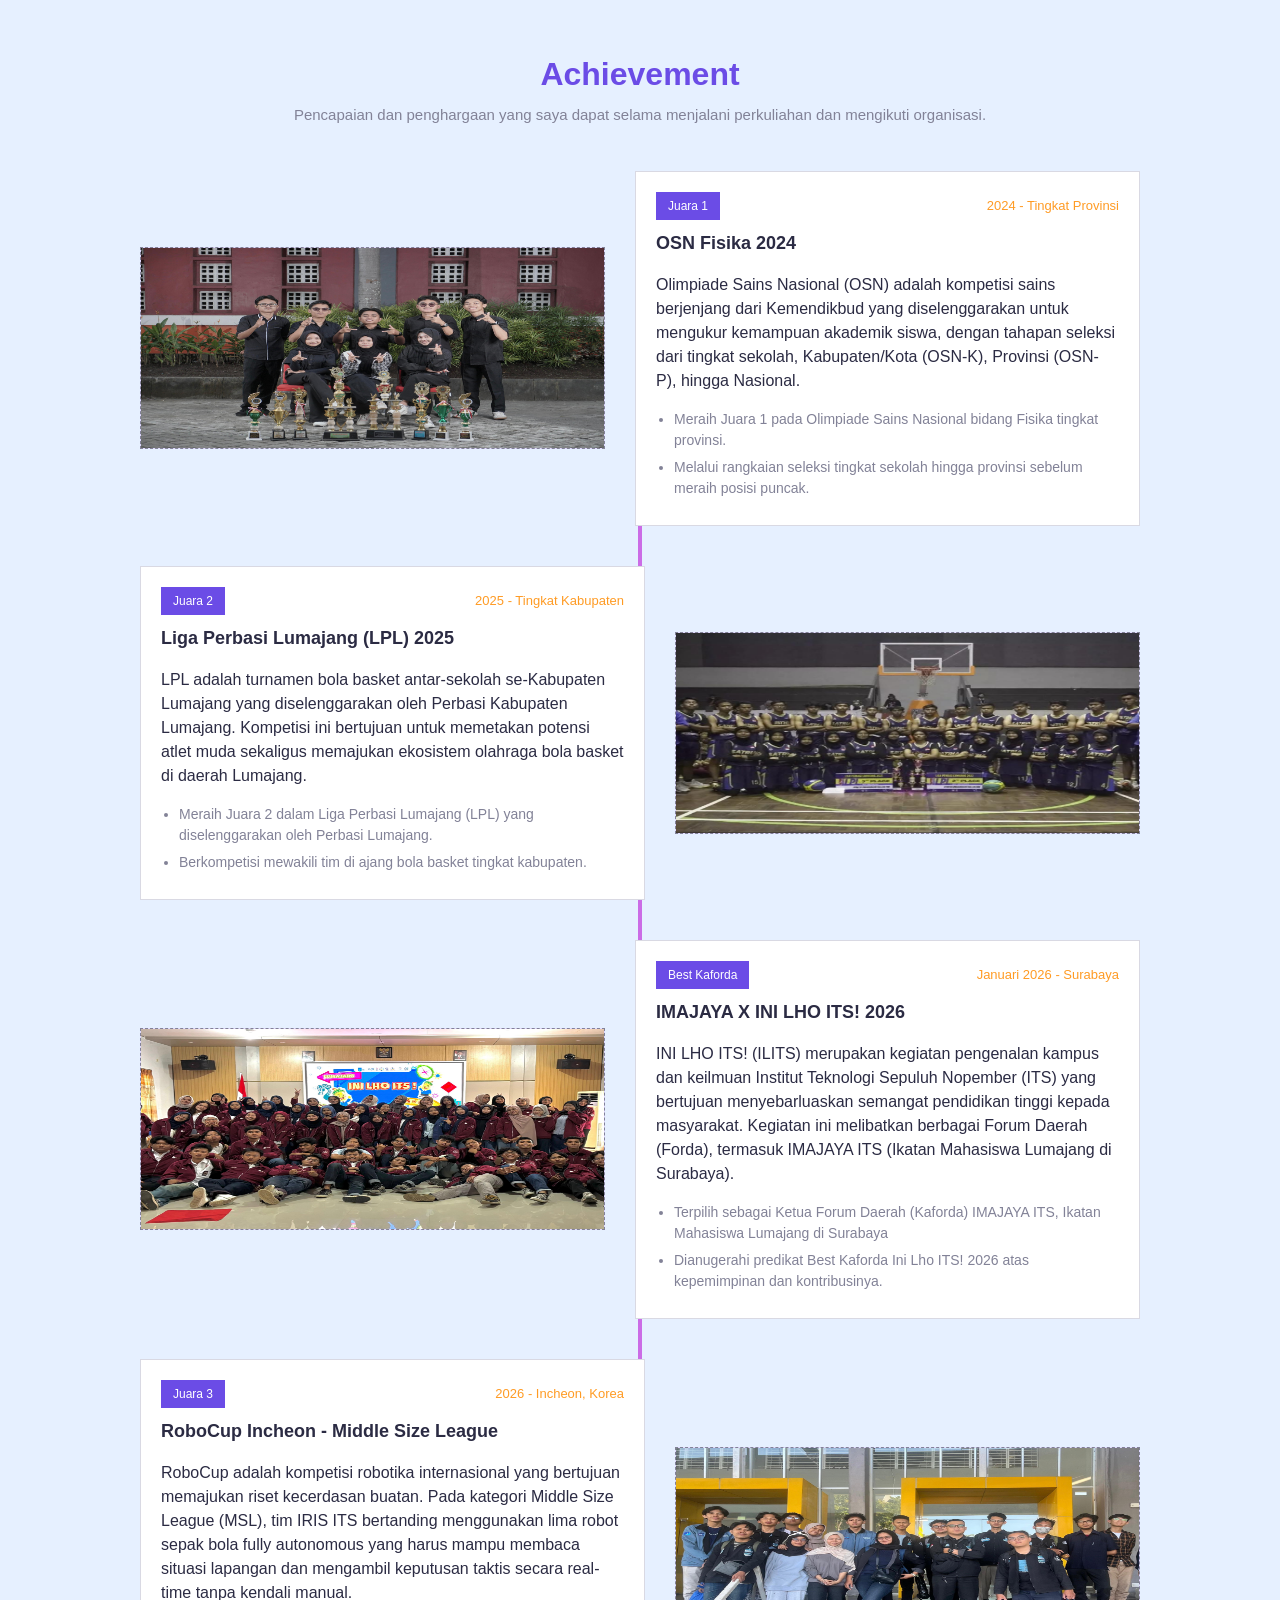
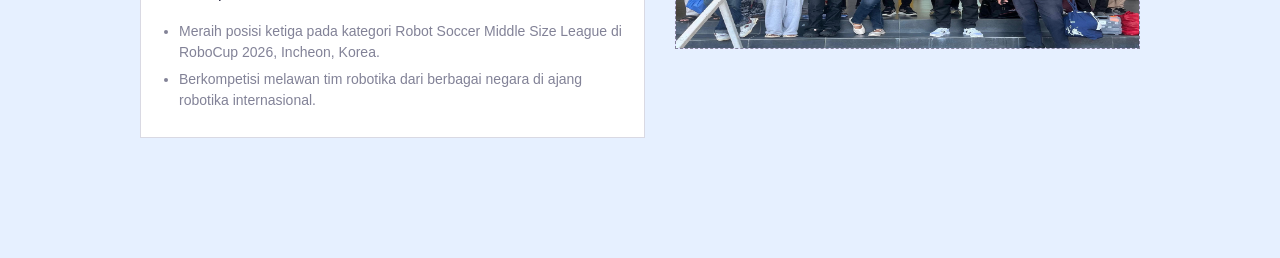
==== achievement.html @ e9154db0 "feat: move img to their own dir" ====
<!doctype html>
<html lang="id">
  <head>
    <meta charset="UTF-8" />
    <meta name="viewport" content="width=device-width, initial-scale=1.0" />
    <title>Achievement - Creative CV</title>
    <style>
      body {
        margin: 0;
        padding: 0;
        font-family: Arial, sans-serif;
        color: #2b2b43;
        background-color: #e6f0ff;
        line-height: 1.5;
      }

      .page {
        width: 90%;
        max-width: 1000px;
        margin: 0 auto;
        padding: 40px 0 80px;
      }

      .page-header {
        display: flex;
        flex-direction: column;
        align-items: center;
        justify-content: center;
        text-align: center;
        gap: 10px;
        margin-bottom: 44px;
      }

      .page-header h1 {
        font-size: 32px;
        color: #6b4ce6;
        margin: 0 0 6px 0;
      }

      .page-header p {
        font-size: 15px;
        color: #828297;
        margin: 0;
      }

      .timeline {
        position: relative;
      }

      /* garis*/
      .timeline-line {
        position: absolute;
        top: 0;
        bottom: 0;
        left: 50%;
        margin-left: -2px;
        width: 4px;
        background-color: #cb6ce6;
      }

      .achv-row {
        display: flex;
        gap: 30px;
        align-items: center;
        position: relative;
        margin-bottom: 40px;
      }

      .achv-row > .achv-photo,
      .achv-row > .achv-content {
        flex: 1 1 0;
      }

      .achv-row.reverse {
        flex-direction: row-reverse;
      }

      .achv-photo {
        width: 100%;
        height: 200px;
        background-color: #e1daff;
        border: 1px dashed #828297;
      }

      .achv-photo img {
        width: 100%;
        height: 200px;
      }

      .achv-content {
        background-color: #ffffff;
        border: 1px solid #d9d9e3;
        padding: 20px;
      }

      .achv-meta {
        display: flex;
        justify-content: space-between;
        align-items: center;
        margin-bottom: 10px;
      }

      .achv-badge {
        background-color: #6b4ce6;
        color: #ffffff;
        font-size: 12px;
        padding: 5px 12px;
      }

      .achv-date {
        color: #ff9b24;
        font-size: 13px;
      }

      .achv-content h3 {
        margin: 0 0 12px 0;
        font-size: 18px;
      }

      .achv-content ul {
        margin: 0;
        padding-left: 18px;
        color: #828297;
        font-size: 14px;
      }

      .achv-content li {
        margin-bottom: 6px;
      }

      /* Responsive */
      @media (max-width: 768px) {
        .timeline-line {
          left: 20px;
          margin-left: -2px;
        }

        .achv-row,
        .achv-row.reverse {
          flex-direction: column;
          margin-left: 44px;
        }

        .achv-row > .achv-photo,
        .achv-row > .achv-content {
          flex: none;
          width: 100%;
        }
      }

      @media (max-width: 480px) {
        .page-header h1 {
          font-size: 24px;
        }
      }
    </style>
  </head>
  <body>
    <div class="page">
      <div class="page-header">
        <div class="logo-circle"></div>
        <div>
          <h1>Achievement</h1>
          <p>
            Pencapaian dan penghargaan yang saya dapat selama menjalani
            perkuliahan dan mengikuti organisasi.
          </p>
        </div>
      </div>

      <div class="timeline">
        <div class="timeline-line"></div>

        <div class="achv-row">
          <div class="achv-photo">
            <img src="img/osn.jpeg" alt="Foto OSN Fisika 2024" />
          </div>
          <div class="achv-content">
            <div class="achv-meta">
              <span class="achv-badge">Juara 1</span>
              <span class="achv-date">2024 - Tingkat Provinsi</span>
            </div>
            <h3>OSN Fisika 2024</h3>
            <p>
              Olimpiade Sains Nasional (OSN) adalah kompetisi sains berjenjang
              dari Kemendikbud yang diselenggarakan untuk mengukur kemampuan
              akademik siswa, dengan tahapan seleksi dari tingkat sekolah,
              Kabupaten/Kota (OSN-K), Provinsi (OSN-P), hingga Nasional.
            </p>
            <ul>
              <li>
                Meraih Juara 1 pada Olimpiade Sains Nasional bidang Fisika
                tingkat provinsi.
              </li>
              <li>
                Melalui rangkaian seleksi tingkat sekolah hingga provinsi
                sebelum meraih posisi puncak.
              </li>
            </ul>
          </div>
        </div>

        <div class="achv-row reverse">
          <div class="achv-photo">
            <img src="img/lpl.jpeg" alt="Foto LPL Basketball 2025" />
          </div>
          <div class="achv-content">
            <div class="achv-meta">
              <span class="achv-badge">Juara 2</span>
              <span class="achv-date">2025 - Tingkat Kabupaten</span>
            </div>
            <h3>Liga Perbasi Lumajang (LPL) 2025</h3>
            <p>
              LPL adalah turnamen bola basket antar-sekolah se-Kabupaten
              Lumajang yang diselenggarakan oleh Perbasi Kabupaten Lumajang.
              Kompetisi ini bertujuan untuk memetakan potensi atlet muda
              sekaligus memajukan ekosistem olahraga bola basket di daerah
              Lumajang.
            </p>
            <ul>
              <li>
                Meraih Juara 2 dalam Liga Perbasi Lumajang (LPL) yang
                diselenggarakan oleh Perbasi Lumajang.
              </li>
              <li>
                Berkompetisi mewakili tim di ajang bola basket tingkat
                kabupaten.
              </li>
            </ul>
          </div>
        </div>

        <div class="achv-row">
          <div class="achv-photo">
            <img src="img/kaforda.jpeg" alt="Foto Kaforda IMAJAYA ITS" />
          </div>
          <div class="achv-content">
            <div class="achv-meta">
              <span class="achv-badge">Best Kaforda</span>
              <span class="achv-date">Januari 2026 - Surabaya</span>
            </div>
            <h3>IMAJAYA X INI LHO ITS! 2026</h3>
            <p>
              INI LHO ITS! (ILITS) merupakan kegiatan pengenalan kampus dan
              keilmuan Institut Teknologi Sepuluh Nopember (ITS) yang bertujuan
              menyebarluaskan semangat pendidikan tinggi kepada masyarakat.
              Kegiatan ini melibatkan berbagai Forum Daerah (Forda), termasuk
              IMAJAYA ITS (Ikatan Mahasiswa Lumajang di Surabaya).
            </p>
            <ul>
              <li>
                Terpilih sebagai Ketua Forum Daerah (Kaforda) IMAJAYA ITS,
                Ikatan Mahasiswa Lumajang di Surabaya
              </li>
              <li>
                Dianugerahi predikat Best Kaforda Ini Lho ITS! 2026 atas
                kepemimpinan dan kontribusinya.
              </li>
            </ul>
          </div>
        </div>

        <div class="achv-row reverse">
          <div class="achv-photo">
            <img src="img/iris.jpeg" alt="Foto RoboCup Incheon 2026" />
          </div>
          <div class="achv-content">
            <div class="achv-meta">
              <span class="achv-badge">Juara 3</span>
              <span class="achv-date">2026 - Incheon, Korea</span>
            </div>
            <h3>RoboCup Incheon - Middle Size League</h3>
            <p>
              RoboCup adalah kompetisi robotika internasional yang bertujuan
              memajukan riset kecerdasan buatan. Pada kategori Middle Size
              League (MSL), tim IRIS ITS bertanding menggunakan lima robot sepak
              bola fully autonomous yang harus mampu membaca situasi lapangan
              dan mengambil keputusan taktis secara real-time tanpa kendali
              manual.
            </p>
            <ul>
              <li>
                Meraih posisi ketiga pada kategori Robot Soccer Middle Size
                League di RoboCup 2026, Incheon, Korea.
              </li>
              <li>
                Berkompetisi melawan tim robotika dari berbagai negara di ajang
                robotika internasional.
              </li>
            </ul>
          </div>
        </div>
      </div>
    </div>
  </body>
</html>
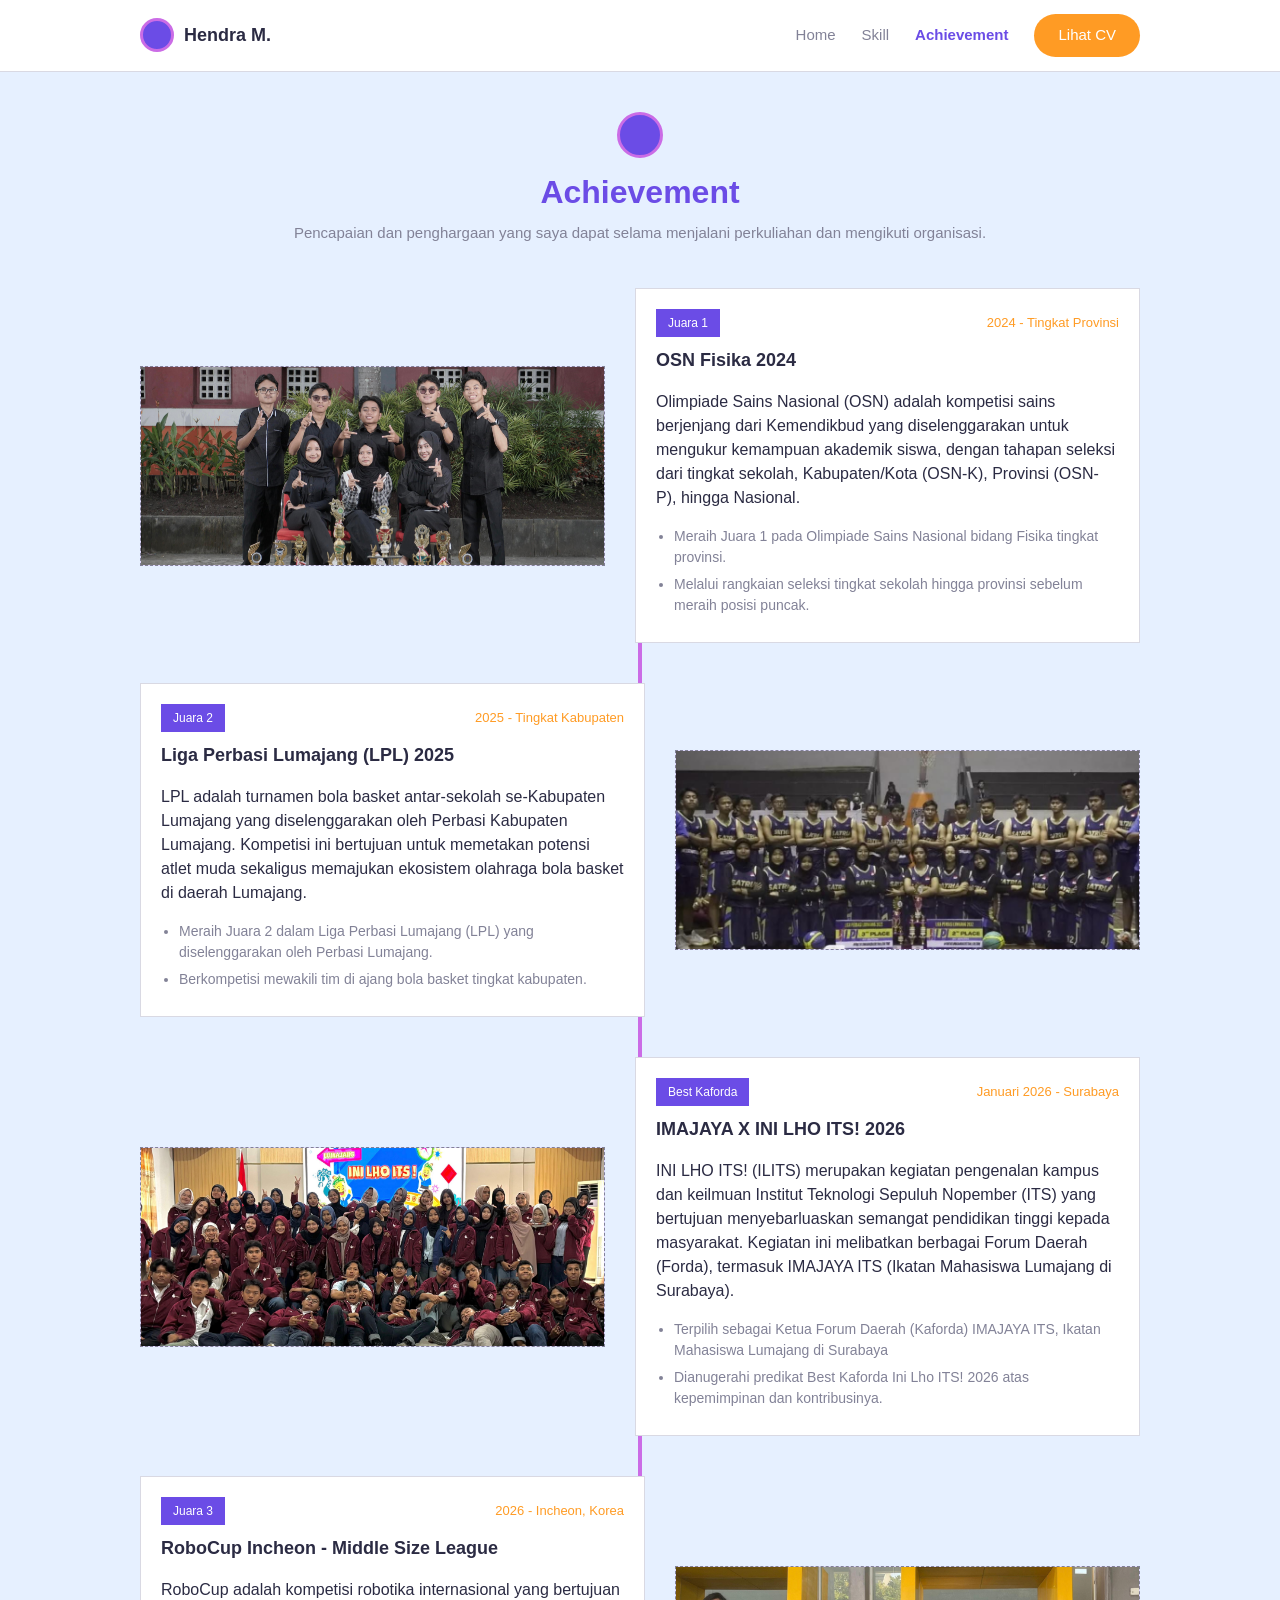
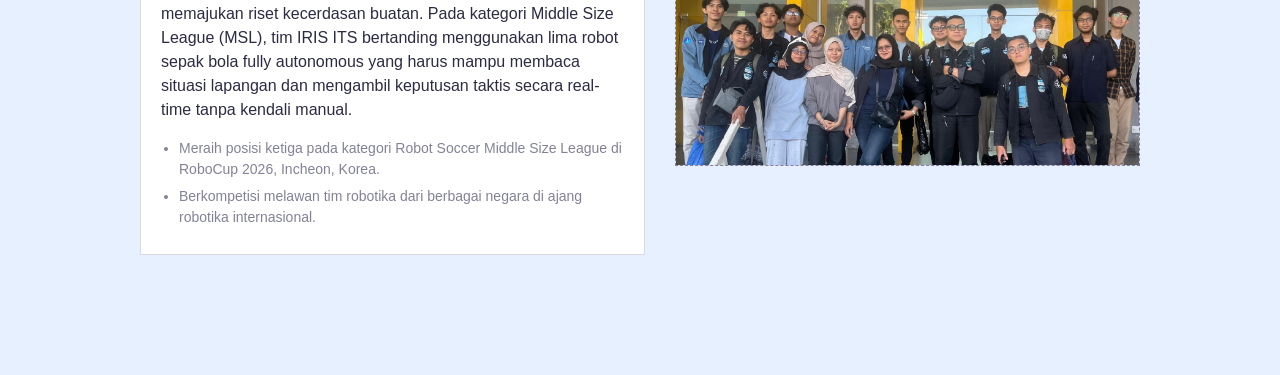
==== commit 34072956: "feat: home, hero, navbar" ====
--- a/achievement.html
+++ b/achievement.html
@@ -1,296 +1,168 @@
 <!doctype html>
 <html lang="id">
-  <head>
-    <meta charset="UTF-8" />
-    <meta name="viewport" content="width=device-width, initial-scale=1.0" />
-    <title>Achievement - Creative CV</title>
-    <style>
-      body {
-        margin: 0;
-        padding: 0;
-        font-family: Arial, sans-serif;
-        color: #2b2b43;
-        background-color: #e6f0ff;
-        line-height: 1.5;
-      }
 
-      .page {
-        width: 90%;
-        max-width: 1000px;
-        margin: 0 auto;
-        padding: 40px 0 80px;
-      }
+<head>
+  <meta charset="UTF-8" />
+  <meta name="viewport" content="width=device-width, initial-scale=1.0" />
+  <title>Achievement - Creative CV</title>
+  <link rel="stylesheet" href="css/nav.css" />
+  <link rel="stylesheet" href="css/achievement.css" />
+</head>
 
-      .page-header {
-        display: flex;
-        flex-direction: column;
-        align-items: center;
-        justify-content: center;
-        text-align: center;
-        gap: 10px;
-        margin-bottom: 44px;
-      }
+<body>
+  <!-- navbar -->
+  <header class="navbar">
+    <div class="nav-inner">
+      <div class="brand">
+        <div class="logo-circle"></div>
+        <span class="brand-name">Hendra M.</span>
+      </div>
 
-      .page-header h1 {
-        font-size: 32px;
-        color: #6b4ce6;
-        margin: 0 0 6px 0;
-      }
+      <nav class="nav-menu">
+        <a href="index.html" class="nav-link">Home</a>
+        <a href="skill.html" class="nav-link">Skill</a>
+        <a href="achievement.html" class="nav-link active">Achievement</a>
+        <a href="skill.html" class="nav-cta">Lihat CV</a>
+      </nav>
+    </div>
+  </header>
 
-      .page-header p {
-        font-size: 15px;
-        color: #828297;
-        margin: 0;
-      }
+  <div class="page">
+    <div class="page-header">
+      <div class="logo-circle"></div>
+      <div>
+        <h1>Achievement</h1>
+        <p>
+          Pencapaian dan penghargaan yang saya dapat selama menjalani
+          perkuliahan dan mengikuti organisasi.
+        </p>
+      </div>
+    </div>
 
-      .timeline {
-        position: relative;
-      }
+    <div class="timeline">
+      <div class="timeline-line"></div>
 
-      /* garis*/
-      .timeline-line {
-        position: absolute;
-        top: 0;
-        bottom: 0;
-        left: 50%;
-        margin-left: -2px;
-        width: 4px;
-        background-color: #cb6ce6;
-      }
-
-      .achv-row {
-        display: flex;
-        gap: 30px;
-        align-items: center;
-        position: relative;
-        margin-bottom: 40px;
-      }
-
-      .achv-row > .achv-photo,
-      .achv-row > .achv-content {
-        flex: 1 1 0;
-      }
-
-      .achv-row.reverse {
-        flex-direction: row-reverse;
-      }
-
-      .achv-photo {
-        width: 100%;
-        height: 200px;
-        background-color: #e1daff;
-        border: 1px dashed #828297;
-      }
-
-      .achv-photo img {
-        width: 100%;
-        height: 200px;
-      }
-
-      .achv-content {
-        background-color: #ffffff;
-        border: 1px solid #d9d9e3;
-        padding: 20px;
-      }
-
-      .achv-meta {
-        display: flex;
-        justify-content: space-between;
-        align-items: center;
-        margin-bottom: 10px;
-      }
-
-      .achv-badge {
-        background-color: #6b4ce6;
-        color: #ffffff;
-        font-size: 12px;
-        padding: 5px 12px;
-      }
-
-      .achv-date {
-        color: #ff9b24;
-        font-size: 13px;
-      }
-
-      .achv-content h3 {
-        margin: 0 0 12px 0;
-        font-size: 18px;
-      }
-
-      .achv-content ul {
-        margin: 0;
-        padding-left: 18px;
-        color: #828297;
-        font-size: 14px;
-      }
-
-      .achv-content li {
-        margin-bottom: 6px;
-      }
-
-      /* Responsive */
-      @media (max-width: 768px) {
-        .timeline-line {
-          left: 20px;
-          margin-left: -2px;
-        }
-
-        .achv-row,
-        .achv-row.reverse {
-          flex-direction: column;
-          margin-left: 44px;
-        }
-
-        .achv-row > .achv-photo,
-        .achv-row > .achv-content {
-          flex: none;
-          width: 100%;
-        }
-      }
-
-      @media (max-width: 480px) {
-        .page-header h1 {
-          font-size: 24px;
-        }
-      }
-    </style>
-  </head>
-  <body>
-    <div class="page">
-      <div class="page-header">
-        <div class="logo-circle"></div>
-        <div>
-          <h1>Achievement</h1>
+      <div class="achv-row">
+        <div class="achv-photo">
+          <img src="img/osn.jpeg" alt="Foto OSN Fisika 2024" />
+        </div>
+        <div class="achv-content">
+          <div class="achv-meta">
+            <span class="achv-badge">Juara 1</span>
+            <span class="achv-date">2024 - Tingkat Provinsi</span>
+          </div>
+          <h3>OSN Fisika 2024</h3>
           <p>
-            Pencapaian dan penghargaan yang saya dapat selama menjalani
-            perkuliahan dan mengikuti organisasi.
+            Olimpiade Sains Nasional (OSN) adalah kompetisi sains berjenjang
+            dari Kemendikbud yang diselenggarakan untuk mengukur kemampuan
+            akademik siswa, dengan tahapan seleksi dari tingkat sekolah,
+            Kabupaten/Kota (OSN-K), Provinsi (OSN-P), hingga Nasional.
           </p>
+          <ul>
+            <li>
+              Meraih Juara 1 pada Olimpiade Sains Nasional bidang Fisika
+              tingkat provinsi.
+            </li>
+            <li>
+              Melalui rangkaian seleksi tingkat sekolah hingga provinsi
+              sebelum meraih posisi puncak.
+            </li>
+          </ul>
         </div>
       </div>
 
-      <div class="timeline">
-        <div class="timeline-line"></div>
+      <div class="achv-row reverse">
+        <div class="achv-photo">
+          <img src="img/lpl.jpeg" alt="Foto LPL Basketball 2025" />
+        </div>
+        <div class="achv-content">
+          <div class="achv-meta">
+            <span class="achv-badge">Juara 2</span>
+            <span class="achv-date">2025 - Tingkat Kabupaten</span>
+          </div>
+          <h3>Liga Perbasi Lumajang (LPL) 2025</h3>
+          <p>
+            LPL adalah turnamen bola basket antar-sekolah se-Kabupaten
+            Lumajang yang diselenggarakan oleh Perbasi Kabupaten Lumajang.
+            Kompetisi ini bertujuan untuk memetakan potensi atlet muda
+            sekaligus memajukan ekosistem olahraga bola basket di daerah
+            Lumajang.
+          </p>
+          <ul>
+            <li>
+              Meraih Juara 2 dalam Liga Perbasi Lumajang (LPL) yang
+              diselenggarakan oleh Perbasi Lumajang.
+            </li>
+            <li>
+              Berkompetisi mewakili tim di ajang bola basket tingkat
+              kabupaten.
+            </li>
+          </ul>
+        </div>
+      </div>
 
-        <div class="achv-row">
-          <div class="achv-photo">
-            <img src="img/osn.jpeg" alt="Foto OSN Fisika 2024" />
+      <div class="achv-row">
+        <div class="achv-photo">
+          <img src="img/kaforda.jpeg" alt="Foto Kaforda IMAJAYA ITS" />
+        </div>
+        <div class="achv-content">
+          <div class="achv-meta">
+            <span class="achv-badge">Best Kaforda</span>
+            <span class="achv-date">Januari 2026 - Surabaya</span>
           </div>
-          <div class="achv-content">
-            <div class="achv-meta">
-              <span class="achv-badge">Juara 1</span>
-              <span class="achv-date">2024 - Tingkat Provinsi</span>
-            </div>
-            <h3>OSN Fisika 2024</h3>
-            <p>
-              Olimpiade Sains Nasional (OSN) adalah kompetisi sains berjenjang
-              dari Kemendikbud yang diselenggarakan untuk mengukur kemampuan
-              akademik siswa, dengan tahapan seleksi dari tingkat sekolah,
-              Kabupaten/Kota (OSN-K), Provinsi (OSN-P), hingga Nasional.
-            </p>
-            <ul>
-              <li>
-                Meraih Juara 1 pada Olimpiade Sains Nasional bidang Fisika
-                tingkat provinsi.
-              </li>
-              <li>
-                Melalui rangkaian seleksi tingkat sekolah hingga provinsi
-                sebelum meraih posisi puncak.
-              </li>
-            </ul>
+          <h3>IMAJAYA X INI LHO ITS! 2026</h3>
+          <p>
+            INI LHO ITS! (ILITS) merupakan kegiatan pengenalan kampus dan
+            keilmuan Institut Teknologi Sepuluh Nopember (ITS) yang bertujuan
+            menyebarluaskan semangat pendidikan tinggi kepada masyarakat.
+            Kegiatan ini melibatkan berbagai Forum Daerah (Forda), termasuk
+            IMAJAYA ITS (Ikatan Mahasiswa Lumajang di Surabaya).
+          </p>
+          <ul>
+            <li>
+              Terpilih sebagai Ketua Forum Daerah (Kaforda) IMAJAYA ITS,
+              Ikatan Mahasiswa Lumajang di Surabaya
+            </li>
+            <li>
+              Dianugerahi predikat Best Kaforda Ini Lho ITS! 2026 atas
+              kepemimpinan dan kontribusinya.
+            </li>
+          </ul>
+        </div>
+      </div>
+
+      <div class="achv-row reverse">
+        <div class="achv-photo">
+          <img src="img/iris.jpeg" alt="Foto RoboCup Incheon 2026" />
+        </div>
+        <div class="achv-content">
+          <div class="achv-meta">
+            <span class="achv-badge">Juara 3</span>
+            <span class="achv-date">2026 - Incheon, Korea</span>
           </div>
-        </div>
-
-        <div class="achv-row reverse">
-          <div class="achv-photo">
-            <img src="img/lpl.jpeg" alt="Foto LPL Basketball 2025" />
-          </div>
-          <div class="achv-content">
-            <div class="achv-meta">
-              <span class="achv-badge">Juara 2</span>
-              <span class="achv-date">2025 - Tingkat Kabupaten</span>
-            </div>
-            <h3>Liga Perbasi Lumajang (LPL) 2025</h3>
-            <p>
-              LPL adalah turnamen bola basket antar-sekolah se-Kabupaten
-              Lumajang yang diselenggarakan oleh Perbasi Kabupaten Lumajang.
-              Kompetisi ini bertujuan untuk memetakan potensi atlet muda
-              sekaligus memajukan ekosistem olahraga bola basket di daerah
-              Lumajang.
-            </p>
-            <ul>
-              <li>
-                Meraih Juara 2 dalam Liga Perbasi Lumajang (LPL) yang
-                diselenggarakan oleh Perbasi Lumajang.
-              </li>
-              <li>
-                Berkompetisi mewakili tim di ajang bola basket tingkat
-                kabupaten.
-              </li>
-            </ul>
-          </div>
-        </div>
-
-        <div class="achv-row">
-          <div class="achv-photo">
-            <img src="img/kaforda.jpeg" alt="Foto Kaforda IMAJAYA ITS" />
-          </div>
-          <div class="achv-content">
-            <div class="achv-meta">
-              <span class="achv-badge">Best Kaforda</span>
-              <span class="achv-date">Januari 2026 - Surabaya</span>
-            </div>
-            <h3>IMAJAYA X INI LHO ITS! 2026</h3>
-            <p>
-              INI LHO ITS! (ILITS) merupakan kegiatan pengenalan kampus dan
-              keilmuan Institut Teknologi Sepuluh Nopember (ITS) yang bertujuan
-              menyebarluaskan semangat pendidikan tinggi kepada masyarakat.
-              Kegiatan ini melibatkan berbagai Forum Daerah (Forda), termasuk
-              IMAJAYA ITS (Ikatan Mahasiswa Lumajang di Surabaya).
-            </p>
-            <ul>
-              <li>
-                Terpilih sebagai Ketua Forum Daerah (Kaforda) IMAJAYA ITS,
-                Ikatan Mahasiswa Lumajang di Surabaya
-              </li>
-              <li>
-                Dianugerahi predikat Best Kaforda Ini Lho ITS! 2026 atas
-                kepemimpinan dan kontribusinya.
-              </li>
-            </ul>
-          </div>
-        </div>
-
-        <div class="achv-row reverse">
-          <div class="achv-photo">
-            <img src="img/iris.jpeg" alt="Foto RoboCup Incheon 2026" />
-          </div>
-          <div class="achv-content">
-            <div class="achv-meta">
-              <span class="achv-badge">Juara 3</span>
-              <span class="achv-date">2026 - Incheon, Korea</span>
-            </div>
-            <h3>RoboCup Incheon - Middle Size League</h3>
-            <p>
-              RoboCup adalah kompetisi robotika internasional yang bertujuan
-              memajukan riset kecerdasan buatan. Pada kategori Middle Size
-              League (MSL), tim IRIS ITS bertanding menggunakan lima robot sepak
-              bola fully autonomous yang harus mampu membaca situasi lapangan
-              dan mengambil keputusan taktis secara real-time tanpa kendali
-              manual.
-            </p>
-            <ul>
-              <li>
-                Meraih posisi ketiga pada kategori Robot Soccer Middle Size
-                League di RoboCup 2026, Incheon, Korea.
-              </li>
-              <li>
-                Berkompetisi melawan tim robotika dari berbagai negara di ajang
-                robotika internasional.
-              </li>
-            </ul>
-          </div>
+          <h3>RoboCup Incheon - Middle Size League</h3>
+          <p>
+            RoboCup adalah kompetisi robotika internasional yang bertujuan
+            memajukan riset kecerdasan buatan. Pada kategori Middle Size
+            League (MSL), tim IRIS ITS bertanding menggunakan lima robot sepak
+            bola fully autonomous yang harus mampu membaca situasi lapangan
+            dan mengambil keputusan taktis secara real-time tanpa kendali
+            manual.
+          </p>
+          <ul>
+            <li>
+              Meraih posisi ketiga pada kategori Robot Soccer Middle Size
+              League di RoboCup 2026, Incheon, Korea.
+            </li>
+            <li>
+              Berkompetisi melawan tim robotika dari berbagai negara di ajang
+              robotika internasional.
+            </li>
+          </ul>
         </div>
       </div>
     </div>
-  </body>
-</html>
+  </div>
+</body>
+
+</html>
--- a/css/nav.css
+++ b/css/nav.css
@@ -0,0 +1,107 @@
+/* Navbar dipakai bersama di semua halaman */
+.navbar {
+    background-color: #ffffff;
+    border-bottom: 1px solid #d9d9e3;
+    /* Position sticky -> navbar tetap menempel di atas saat halaman di-scroll */
+    position: sticky;
+    top: 0;
+    z-index: 10;
+}
+
+.nav-inner {
+    width: 90%;
+    max-width: 1000px;
+    margin: 0 auto;
+    display: flex;
+    align-items: center;
+    justify-content: space-between;
+    gap: 20px;
+    padding: 14px 0;
+}
+
+.brand {
+    display: flex;
+    align-items: center;
+    gap: 10px;
+}
+
+.logo-circle {
+    width: 34px;
+    height: 34px;
+    border-radius: 50%;
+    background-color: #6b4ce6;
+    border: 3px solid #cb6ce6;
+    box-sizing: border-box;
+}
+
+.brand-name {
+    font-size: 18px;
+    font-weight: bold;
+    color: #2b2b43;
+}
+
+.nav-menu {
+    display: flex;
+    align-items: center;
+    gap: 26px;
+}
+
+.nav-link {
+    font-size: 15px;
+    color: #828297;
+    text-decoration: none;
+}
+
+/* Pseudo-class :hover -> warna link berubah saat kursor diarahkan */
+.nav-link:hover {
+    color: #6b4ce6;
+}
+
+.nav-link.active {
+    color: #6b4ce6;
+    font-weight: bold;
+}
+
+.nav-cta {
+    background-color: #ff9b24;
+    color: #ffffff;
+    font-size: 15px;
+    text-decoration: none;
+    padding: 10px 24px;
+    border-radius: 30px;
+}
+
+.nav-cta:hover {
+    background-color: #6b4ce6;
+}
+
+/* Logo di dalam page-header dibuat lebih besar sebagai aksen judul */
+.page-header .logo-circle {
+    width: 46px;
+    height: 46px;
+}
+
+/* responsive */
+@media (max-width: 768px) {
+    .nav-inner {
+        flex-direction: column;
+        justify-content: center;
+    }
+
+    .nav-menu {
+        flex-wrap: wrap;
+        justify-content: center;
+        gap: 18px;
+    }
+}
+
+@media (max-width: 480px) {
+    .nav-link {
+        font-size: 14px;
+    }
+
+    .nav-cta {
+        padding: 8px 18px;
+        font-size: 14px;
+    }
+}
--- a/css/achievement.css
+++ b/css/achievement.css
@@ -0,0 +1,152 @@
+body {
+    margin: 0;
+    padding: 0;
+    font-family: Arial, sans-serif;
+    color: #2b2b43;
+    background-color: #e6f0ff;
+    line-height: 1.5;
+}
+
+.page {
+    width: 90%;
+    max-width: 1000px;
+    margin: 0 auto;
+    padding: 40px 0 80px;
+}
+
+.page-header {
+    display: flex;
+    flex-direction: column;
+    align-items: center;
+    justify-content: center;
+    text-align: center;
+    gap: 10px;
+    margin-bottom: 44px;
+}
+
+.page-header h1 {
+    font-size: 32px;
+    color: #6b4ce6;
+    margin: 0 0 6px 0;
+}
+
+.page-header p {
+    font-size: 15px;
+    color: #828297;
+    margin: 0;
+}
+
+.timeline {
+    position: relative;
+}
+
+/* garis*/
+.timeline-line {
+    position: absolute;
+    top: 0;
+    bottom: 0;
+    left: 50%;
+    margin-left: -2px;
+    width: 4px;
+    background-color: #cb6ce6;
+}
+
+.achv-row {
+    display: flex;
+    gap: 30px;
+    align-items: center;
+    position: relative;
+    margin-bottom: 40px;
+}
+
+.achv-row>.achv-photo,
+.achv-row>.achv-content {
+    flex: 1 1 0;
+}
+
+.achv-row.reverse {
+    flex-direction: row-reverse;
+}
+
+.achv-photo {
+    width: 100%;
+    height: 200px;
+    background-color: #e1daff;
+    border: 1px dashed #828297;
+    box-sizing: border-box;
+    overflow: hidden;
+}
+
+.achv-photo img {
+    display: block;
+    width: 100%;
+    height: 100%;
+    object-fit: cover;
+}
+
+.achv-content {
+    background-color: #ffffff;
+    border: 1px solid #d9d9e3;
+    padding: 20px;
+}
+
+.achv-meta {
+    display: flex;
+    justify-content: space-between;
+    align-items: center;
+    margin-bottom: 10px;
+}
+
+.achv-badge {
+    background-color: #6b4ce6;
+    color: #ffffff;
+    font-size: 12px;
+    padding: 5px 12px;
+}
+
+.achv-date {
+    color: #ff9b24;
+    font-size: 13px;
+}
+
+.achv-content h3 {
+    margin: 0 0 12px 0;
+    font-size: 18px;
+}
+
+.achv-content ul {
+    margin: 0;
+    padding-left: 18px;
+    color: #828297;
+    font-size: 14px;
+}
+
+.achv-content li {
+    margin-bottom: 6px;
+}
+
+/* Responsive */
+@media (max-width: 768px) {
+    .timeline-line {
+        left: 20px;
+        margin-left: -2px;
+    }
+
+    .achv-row,
+    .achv-row.reverse {
+        flex-direction: column;
+        margin-left: 44px;
+    }
+
+    .achv-row>.achv-photo,
+    .achv-row>.achv-content {
+        flex: none;
+        width: 100%;
+    }
+}
+
+@media (max-width: 480px) {
+    .page-header h1 {
+        font-size: 24px;
+    }
+}
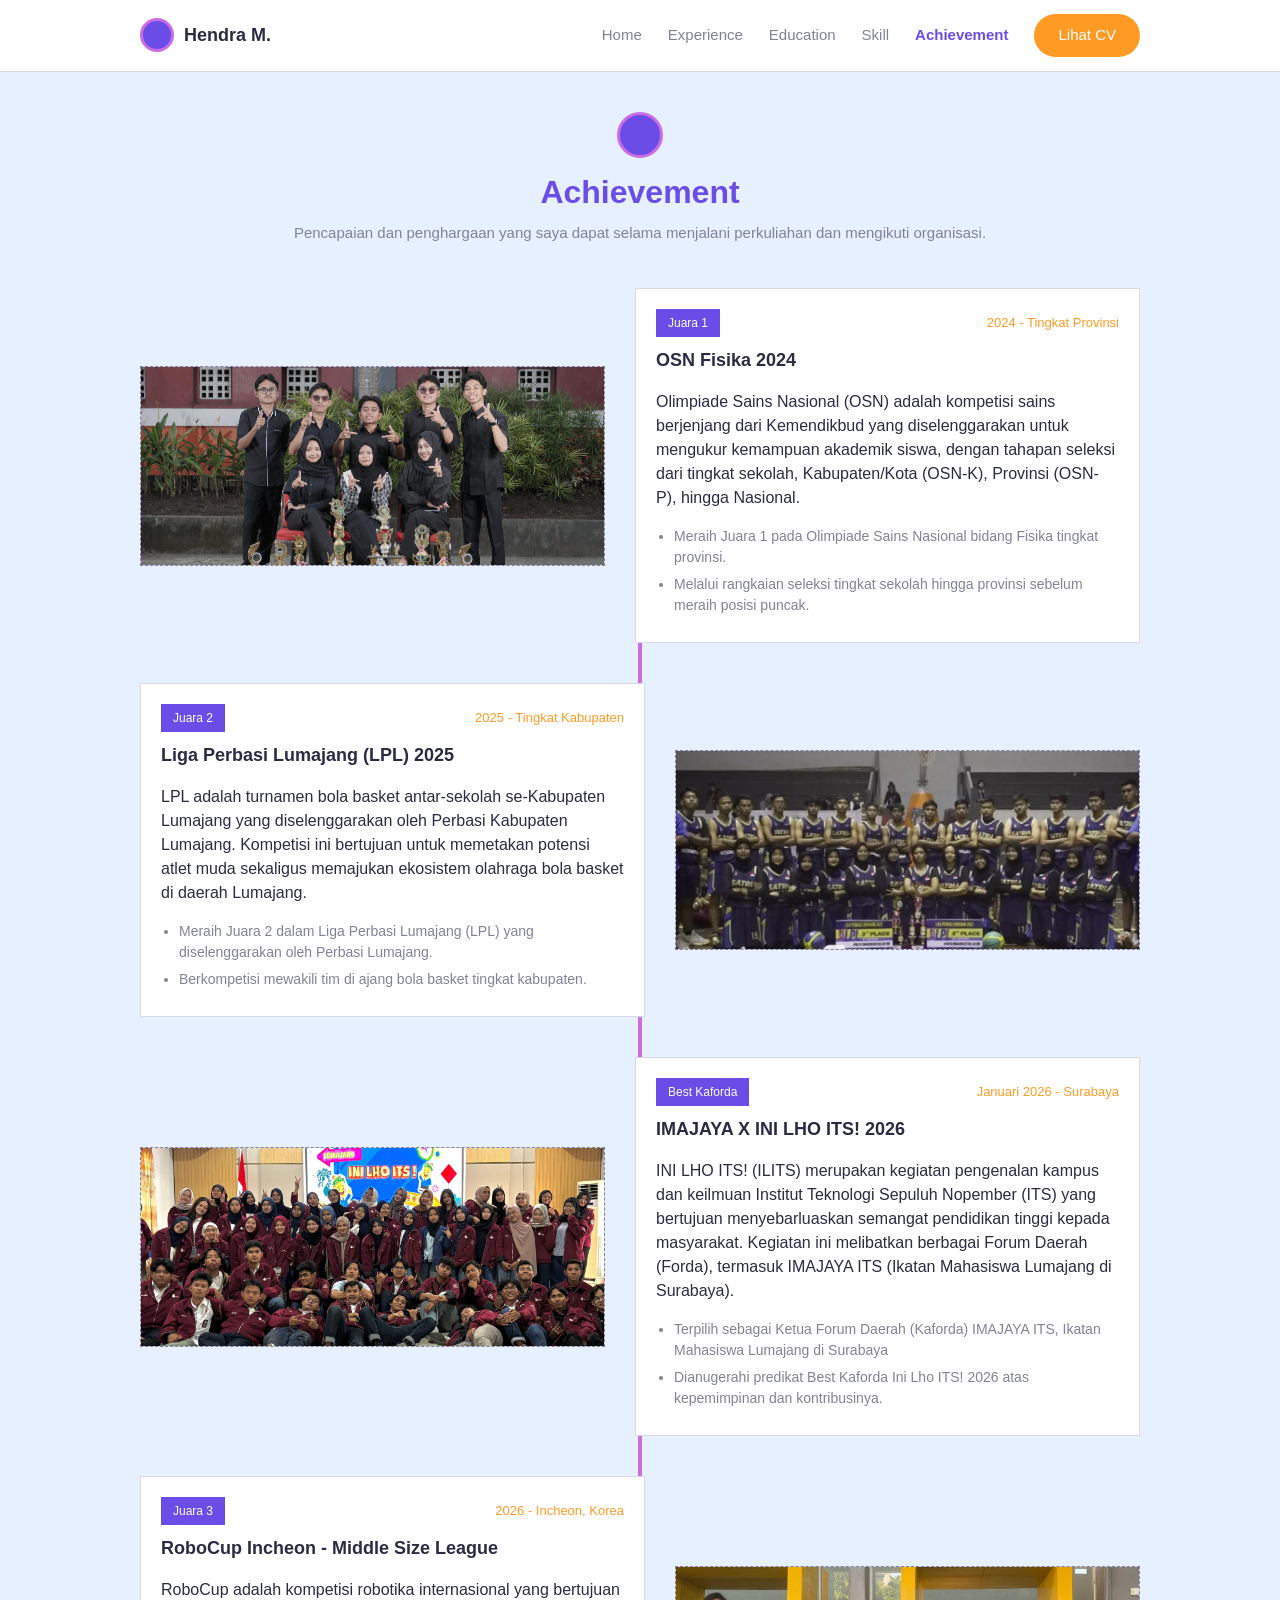
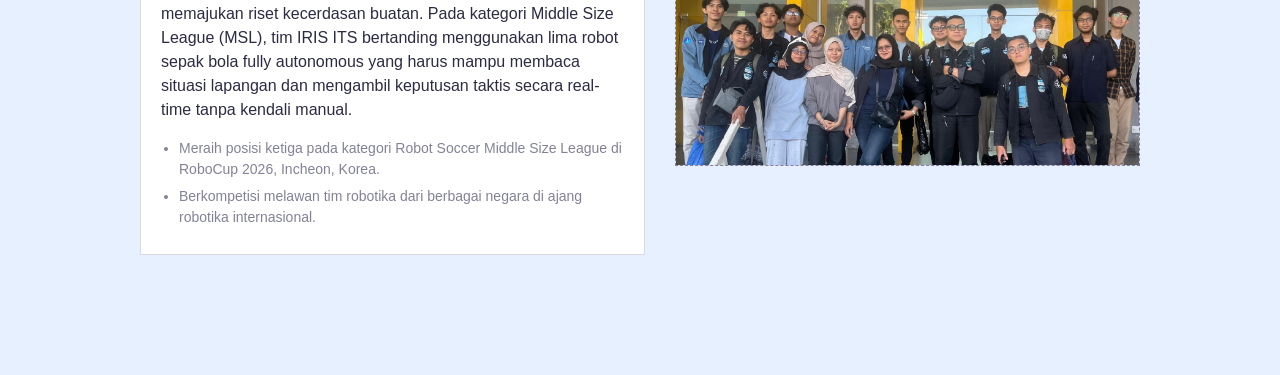
==== commit 7b2abbc6: "feat: education & experience" ====
--- a/achievement.html
+++ b/achievement.html
@@ -20,6 +20,8 @@
 
       <nav class="nav-menu">
         <a href="index.html" class="nav-link">Home</a>
+        <a href="experience.html" class="nav-link">Experience</a>
+        <a href="education.html" class="nav-link">Education</a>
         <a href="skill.html" class="nav-link">Skill</a>
         <a href="achievement.html" class="nav-link active">Achievement</a>
         <a href="skill.html" class="nav-cta">Lihat CV</a>
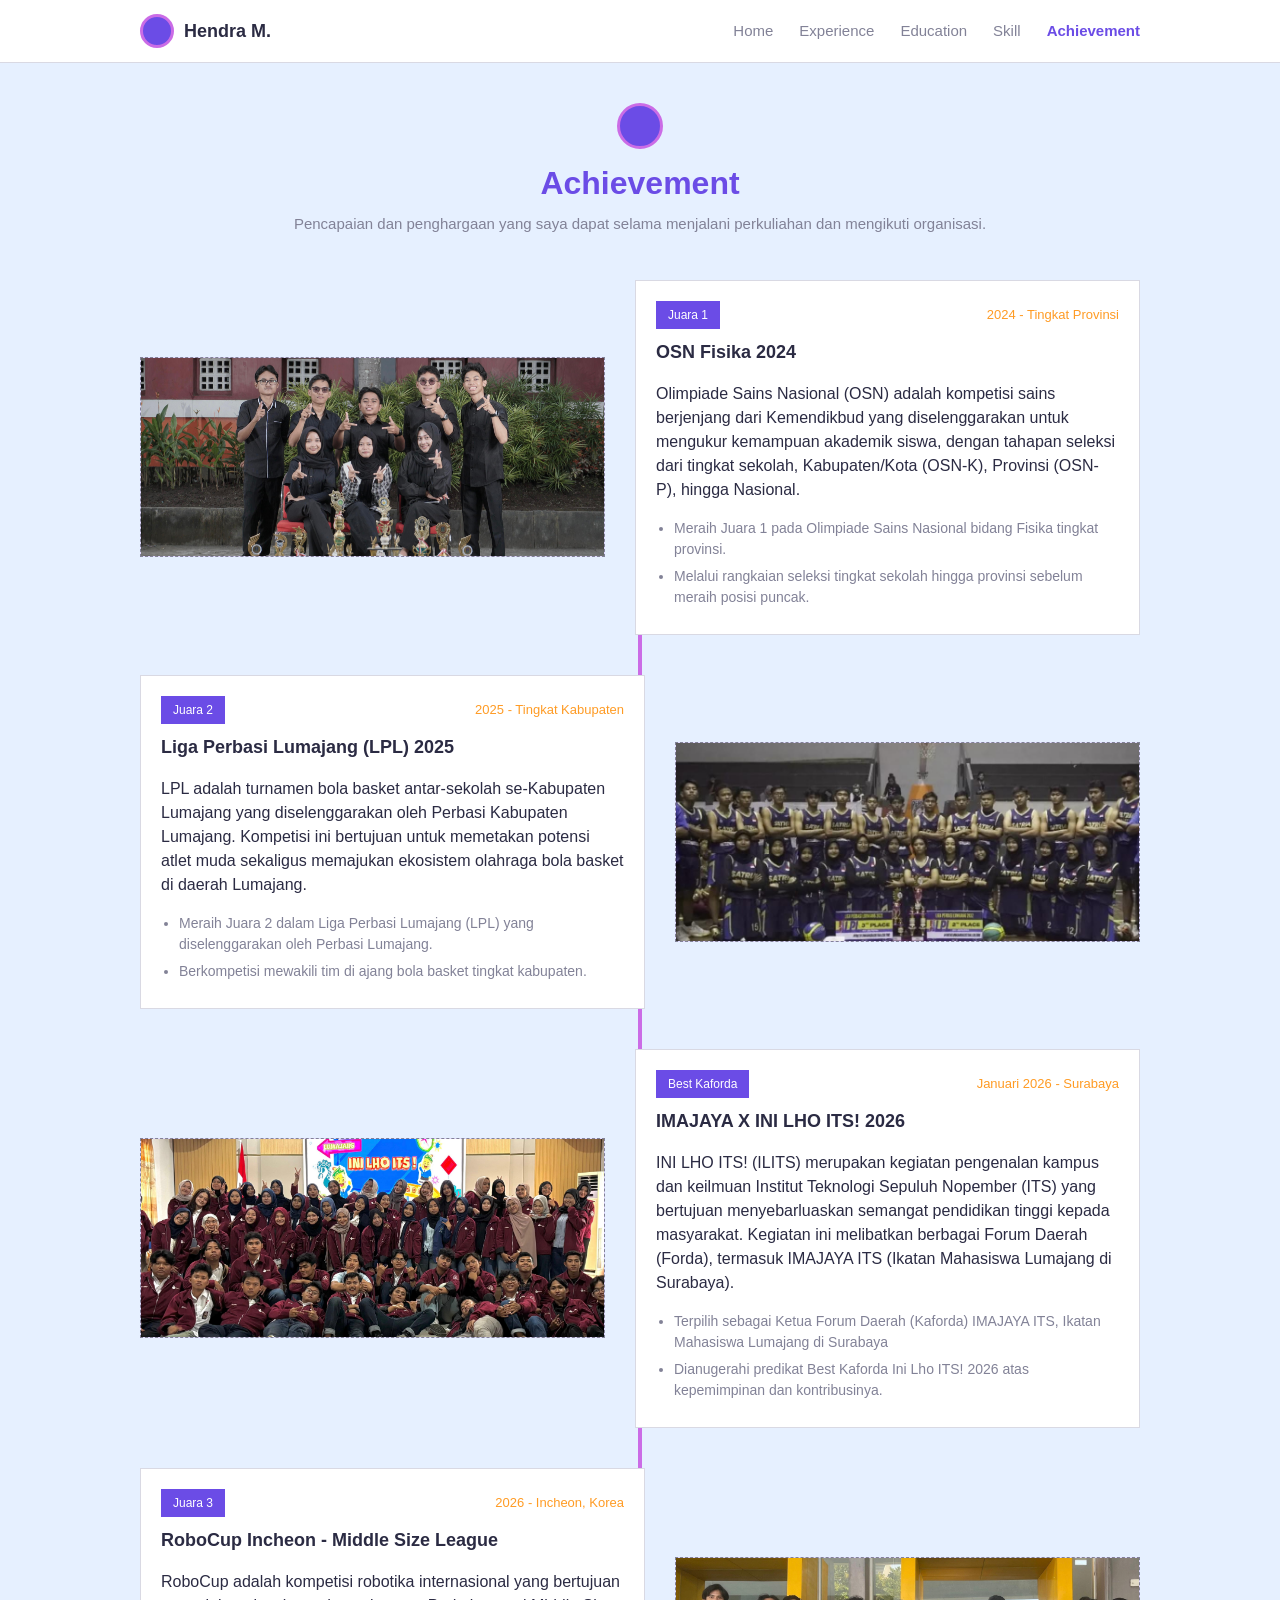
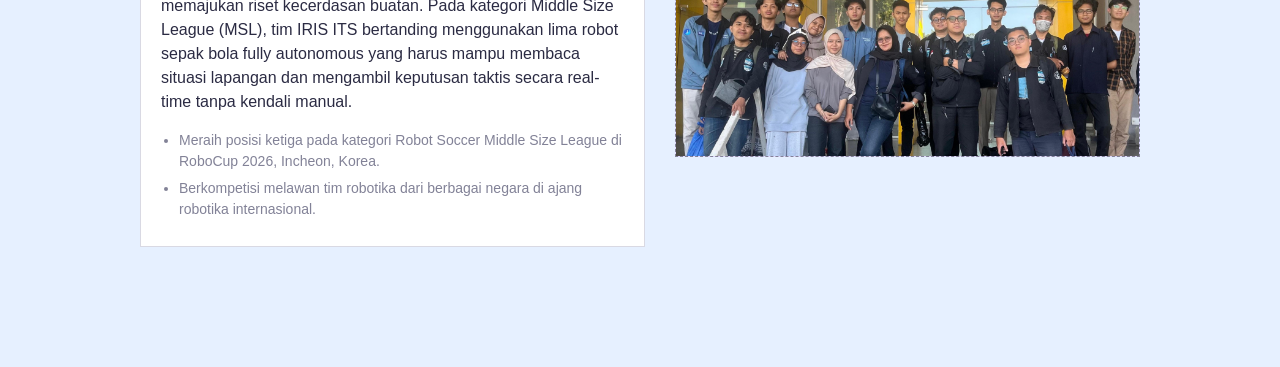
==== commit c5e57275: "feat: remove CTA in navbar" ====
--- a/achievement.html
+++ b/achievement.html
@@ -24,7 +24,6 @@
         <a href="education.html" class="nav-link">Education</a>
         <a href="skill.html" class="nav-link">Skill</a>
         <a href="achievement.html" class="nav-link active">Achievement</a>
-        <a href="skill.html" class="nav-cta">Lihat CV</a>
       </nav>
     </div>
   </header>
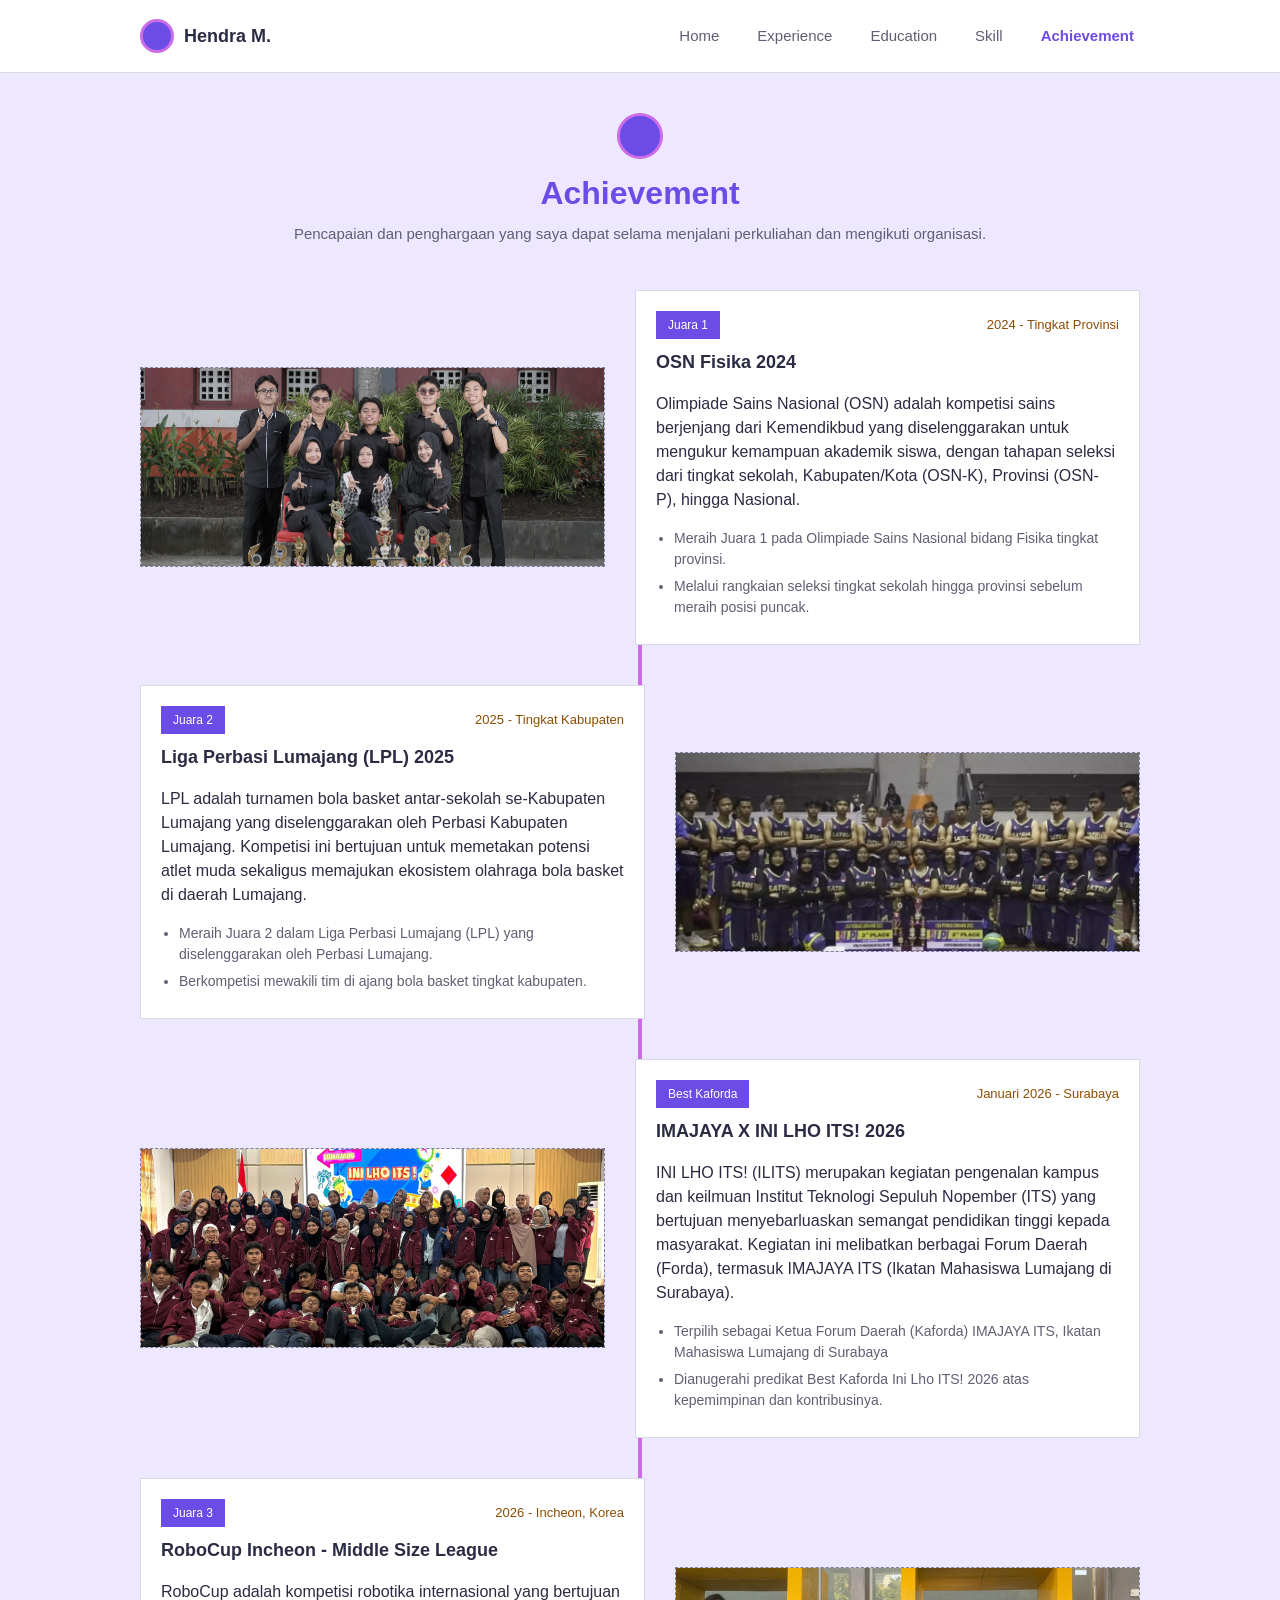
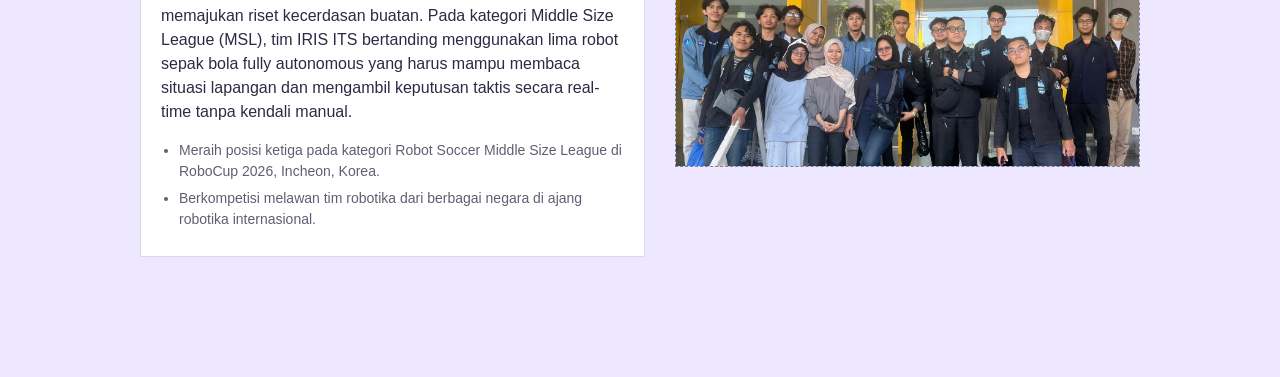
==== commit 5a7453ed: "fix: responsivity improvement" ====
--- a/achievement.html
+++ b/achievement.html
@@ -28,7 +28,7 @@
     </div>
   </header>
 
-  <div class="page">
+  <main class="page">
     <div class="page-header">
       <div class="logo-circle"></div>
       <div>
@@ -163,7 +163,7 @@
         </div>
       </div>
     </div>
-  </div>
+  </main>
 </body>
 
 </html>
--- a/css/nav.css
+++ b/css/nav.css
@@ -6,6 +6,12 @@
     position: sticky;
     top: 0;
     z-index: 10;
+}
+
+/* Font navbar dikunci supaya tidak ikut berubah oleh reset * di CSS tiap halaman */
+.nav-inner,
+.nav-inner * {
+    font-family: Arial, sans-serif;
 }
 
 .nav-inner {
@@ -48,8 +54,13 @@
 
 .nav-link {
     font-size: 15px;
-    color: #828297;
+    color: #5f5f73;
     text-decoration: none;
+    /* Tinggi minimal 44px supaya nyaman ditekan dengan jari di layar sentuh */
+    display: flex;
+    align-items: center;
+    min-height: 44px;
+    padding: 0 6px;
 }
 
 /* Pseudo-class :hover -> warna link berubah saat kursor diarahkan */
@@ -60,19 +71,6 @@
 .nav-link.active {
     color: #6b4ce6;
     font-weight: bold;
-}
-
-.nav-cta {
-    background-color: #ff9b24;
-    color: #ffffff;
-    font-size: 15px;
-    text-decoration: none;
-    padding: 10px 24px;
-    border-radius: 30px;
-}
-
-.nav-cta:hover {
-    background-color: #6b4ce6;
 }
 
 /* Logo di dalam page-header dibuat lebih besar sebagai aksen judul */
@@ -88,10 +86,21 @@
         justify-content: center;
     }
 
+    /* Menu digeser mendatar, bukan dipatahkan ke baris baru */
     .nav-menu {
-        flex-wrap: wrap;
-        justify-content: center;
+        width: 100%;
+        flex-wrap: nowrap;
+        justify-content: flex-start;
         gap: 18px;
+        overflow-x: auto;
+        /* Beri ruang vertikal supaya outline fokus tidak terpotong scroll container */
+        padding: 4px 0;
+        scroll-padding-inline: 6px;
+    }
+
+    .nav-link {
+        flex-shrink: 0;
+        white-space: nowrap;
     }
 }
 
@@ -99,9 +108,10 @@
     .nav-link {
         font-size: 14px;
     }
+}
 
-    .nav-cta {
-        padding: 8px 18px;
-        font-size: 14px;
-    }
+/* Penanda fokus keyboard, dipakai bersama di semua halaman */
+:focus-visible {
+    outline: 3px solid #6b4ce6;
+    outline-offset: 2px;
 }
--- a/css/achievement.css
+++ b/css/achievement.css
@@ -3,7 +3,7 @@
     padding: 0;
     font-family: Arial, sans-serif;
     color: #2b2b43;
-    background-color: #e6f0ff;
+    background-color: #ede8ff;
     line-height: 1.5;
 }
 
@@ -32,7 +32,7 @@
 
 .page-header p {
     font-size: 15px;
-    color: #828297;
+    color: #5f5f73;
     margin: 0;
 }
 
@@ -88,6 +88,8 @@
     background-color: #ffffff;
     border: 1px solid #d9d9e3;
     padding: 20px;
+    /* Padding dan border ikut dihitung, supaya width:100% di mobile tidak melimpah */
+    box-sizing: border-box;
 }
 
 .achv-meta {
@@ -105,7 +107,7 @@
 }
 
 .achv-date {
-    color: #ff9b24;
+    color: #8f4c00;
     font-size: 13px;
 }
 
@@ -117,7 +119,7 @@
 .achv-content ul {
     margin: 0;
     padding-left: 18px;
-    color: #828297;
+    color: #5f5f73;
     font-size: 14px;
 }
 
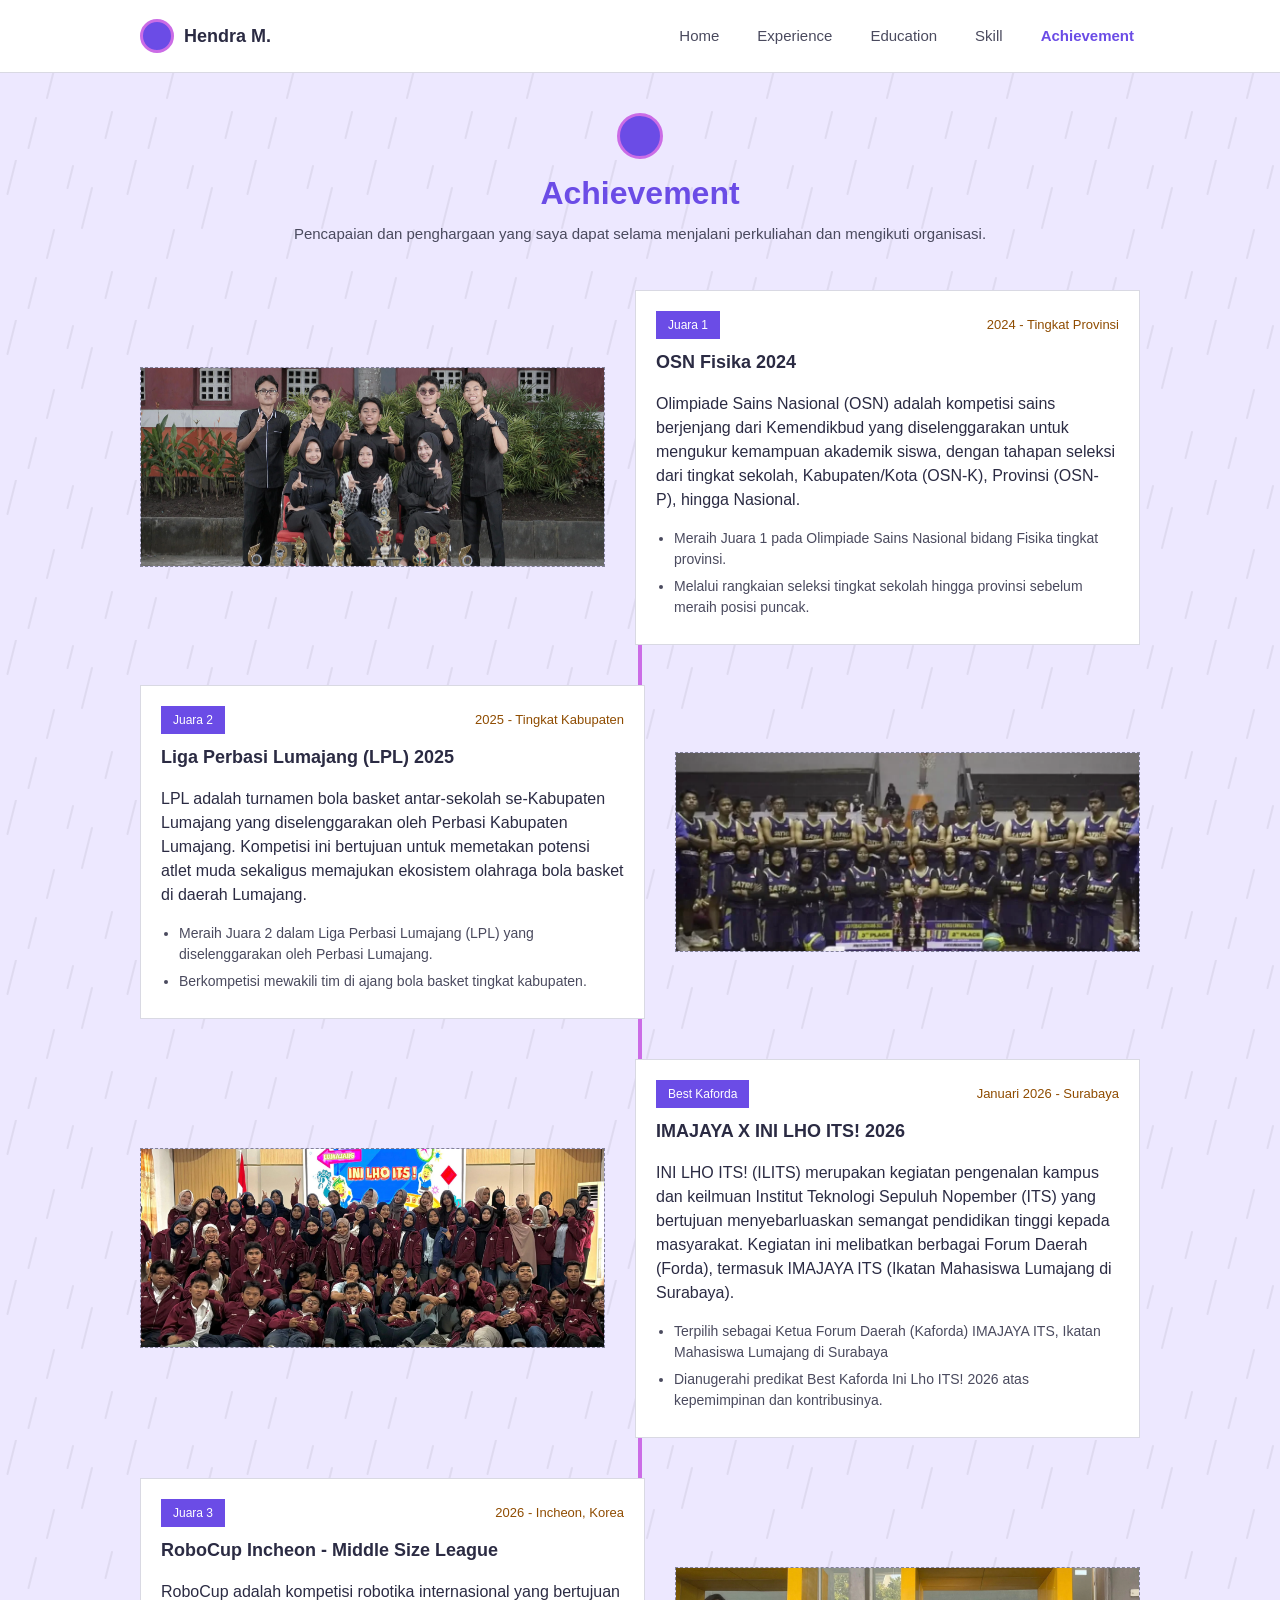
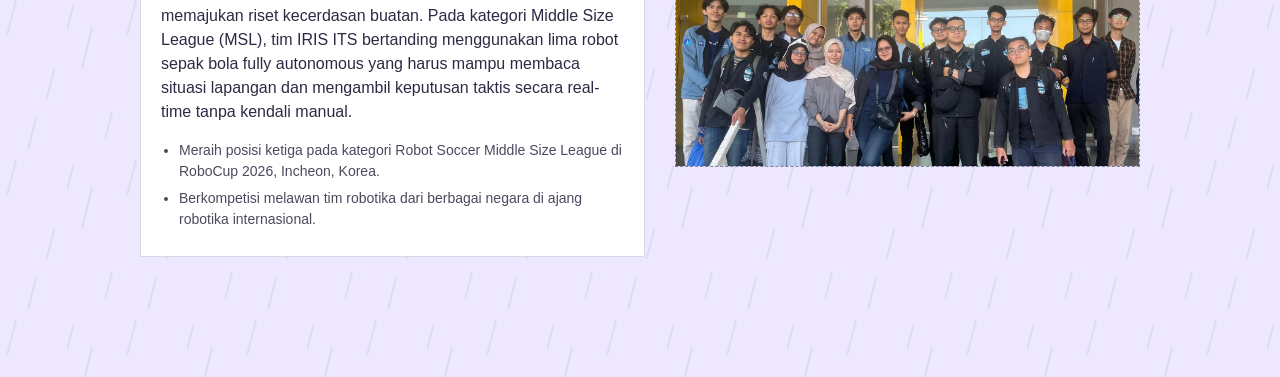
==== commit 3de89e6e: "feat: convert img to webp" ====
--- a/achievement.html
+++ b/achievement.html
@@ -45,7 +45,7 @@
 
       <div class="achv-row">
         <div class="achv-photo">
-          <img src="img/osn.jpeg" alt="Foto OSN Fisika 2024" />
+          <img src="img/osn.webp" alt="Foto OSN Fisika 2024" />
         </div>
         <div class="achv-content">
           <div class="achv-meta">
@@ -74,7 +74,7 @@
 
       <div class="achv-row reverse">
         <div class="achv-photo">
-          <img src="img/lpl.jpeg" alt="Foto LPL Basketball 2025" />
+          <img src="img/lpl.webp" alt="Foto LPL Basketball 2025" />
         </div>
         <div class="achv-content">
           <div class="achv-meta">
@@ -104,7 +104,7 @@
 
       <div class="achv-row">
         <div class="achv-photo">
-          <img src="img/kaforda.jpeg" alt="Foto Kaforda IMAJAYA ITS" />
+          <img src="img/kaforda.webp" alt="Foto Kaforda IMAJAYA ITS" />
         </div>
         <div class="achv-content">
           <div class="achv-meta">
@@ -134,7 +134,7 @@
 
       <div class="achv-row reverse">
         <div class="achv-photo">
-          <img src="img/iris.jpeg" alt="Foto RoboCup Incheon 2026" />
+          <img src="img/iris.webp" alt="Foto RoboCup Incheon 2026" />
         </div>
         <div class="achv-content">
           <div class="achv-meta">
--- a/css/nav.css
+++ b/css/nav.css
@@ -54,7 +54,8 @@
 
 .nav-link {
     font-size: 15px;
-    color: #5f5f73;
+    color: #4a4a5e;
+    transition: color 0.2s ease;
     text-decoration: none;
     /* Tinggi minimal 44px supaya nyaman ditekan dengan jari di layar sentuh */
     display: flex;
@@ -115,3 +116,78 @@
     outline: 3px solid #6b4ce6;
     outline-offset: 2px;
 }
+
+/* ===== Gerak ===== */
+
+/* Transisi antar halaman, murni CSS. Browser yang belum mendukung
+   mengabaikan aturan ini dan halaman tetap berpindah seperti biasa. */
+@view-transition {
+    navigation: auto;
+}
+
+/* Navbar sama di tiap halaman, jadi diberi nama supaya ikut berpindah
+   dengan mulus dan tidak berkedip saat navigasi */
+.navbar {
+    view-transition-name: site-nav;
+}
+
+/* Isi halaman masuk dari bawah sebagai tanda halaman baru sudah dimuat */
+main {
+    animation: page-enter 0.4s ease both;
+}
+
+@keyframes page-enter {
+    from {
+        opacity: 0;
+        transform: translateY(12px);
+    }
+
+    to {
+        opacity: 1;
+        transform: none;
+    }
+}
+
+/* Umpan balik saat ditekan. Penting di layar sentuh yang tidak punya hover. */
+.nav-link:active {
+    transform: scale(0.96);
+}
+
+/* Hormati setelan pengguna yang meminta gerak dikurangi */
+@media (prefers-reduced-motion: reduce) {
+    @view-transition {
+        navigation: none;
+    }
+
+    *,
+    *::before,
+    *::after {
+        animation-duration: 0.01ms !important;
+        animation-iteration-count: 1 !important;
+        transition-duration: 0.01ms !important;
+    }
+}
+
+/* Hujan garis pada latar.
+   Garis hitam 14% alpha. Batasnya nyata: di atas 14% teks ungu besar turun di bawah
+   ambang 3:1, dan teks 15px di atas latar sudah digelapkan ke #4a4a5e supaya tetap
+   lolos AA saat garis lewat di bawahnya.
+   Arah jatuh miring dari kanan atas ke kiri bawah. Geseran satu ubin ke kiri dan
+   tiga ubin ke bawah memberi kemiringan 120/480 = 14 derajat, sama dengan kemiringan
+   garisnya, dan tetap mulus karena keduanya kelipatan penuh ukuran ubin. */
+body {
+    background-image: url("data:image/svg+xml,%3Csvg%20xmlns%3D%27http%3A%2F%2Fwww.w3.org%2F2000%2Fsvg%27%20width%3D%27120%27%20height%3D%27160%27%3E%3Cg%20stroke%3D%27%23000%27%20stroke-opacity%3D%270.06%27%20stroke-width%3D%272%27%20stroke-linecap%3D%27round%27%3E%3Cline%20x1%3D%2716%27%20y1%3D%270%27%20x2%3D%277.5%27%20y2%3D%2734%27%2F%3E%3Cline%20x1%3D%2736%27%20y1%3D%27118%27%20x2%3D%2728.5%27%20y2%3D%27148%27%2F%3E%3Cline%20x1%3D%2754%27%20y1%3D%2770%27%20x2%3D%2747%27%20y2%3D%2798%27%2F%3E%3Cline%20x1%3D%2773%27%20y1%3D%276%27%20x2%3D%2767.5%27%20y2%3D%2728%27%2F%3E%3Cline%20x1%3D%2792%27%20y1%3D%2728%27%20x2%3D%2782%27%20y2%3D%2768%27%2F%3E%3Cline%20x1%3D%27112%27%20y1%3D%27112%27%20x2%3D%27105.5%27%20y2%3D%27138%27%2F%3E%3C%2Fg%3E%3C%2Fsvg%3E");
+    background-size: 120px 160px;
+    background-repeat: repeat;
+    animation: rain-fall 7.5s linear infinite;
+}
+
+@keyframes rain-fall {
+    from {
+        background-position: 0 0;
+    }
+
+    to {
+        background-position: -120px 480px;
+    }
+}
--- a/css/achievement.css
+++ b/css/achievement.css
@@ -32,7 +32,7 @@
 
 .page-header p {
     font-size: 15px;
-    color: #5f5f73;
+    color: #4a4a5e;
     margin: 0;
 }
 
@@ -119,7 +119,7 @@
 .achv-content ul {
     margin: 0;
     padding-left: 18px;
-    color: #5f5f73;
+    color: #4a4a5e;
     font-size: 14px;
 }
 
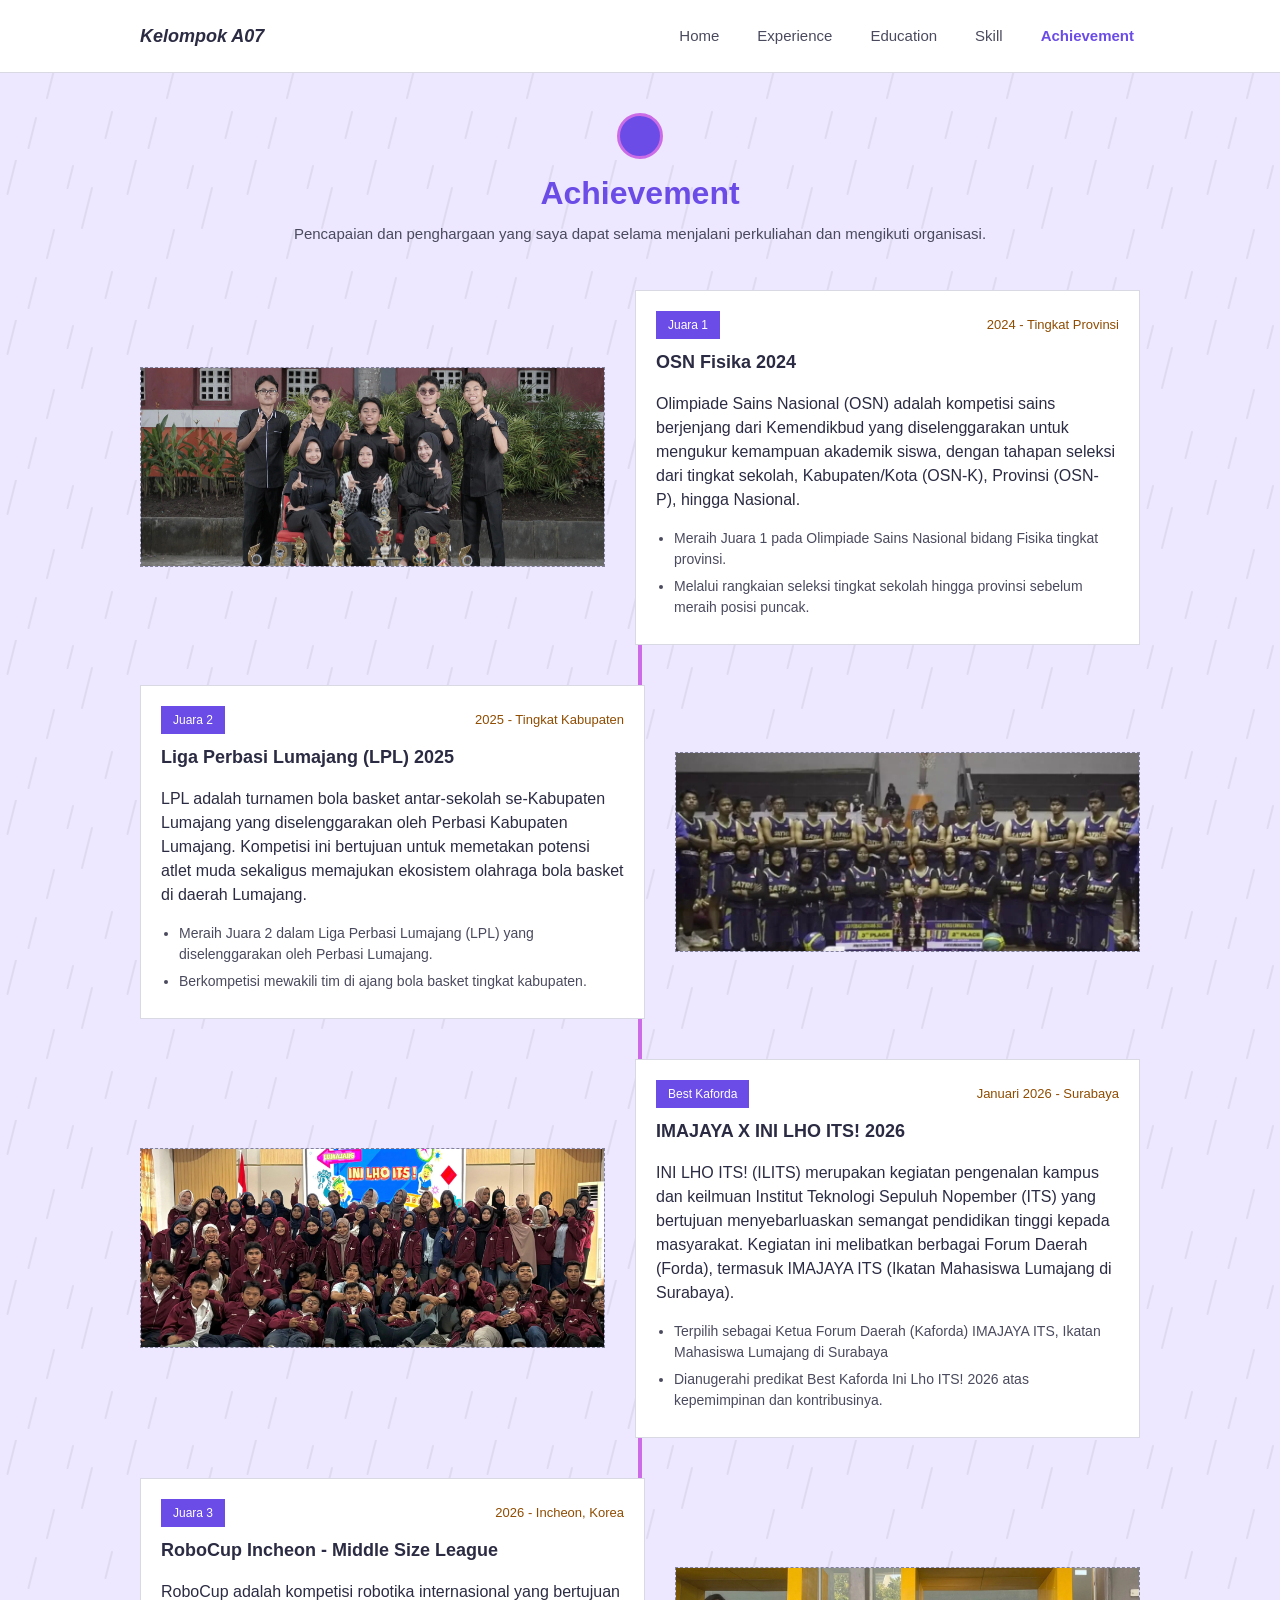
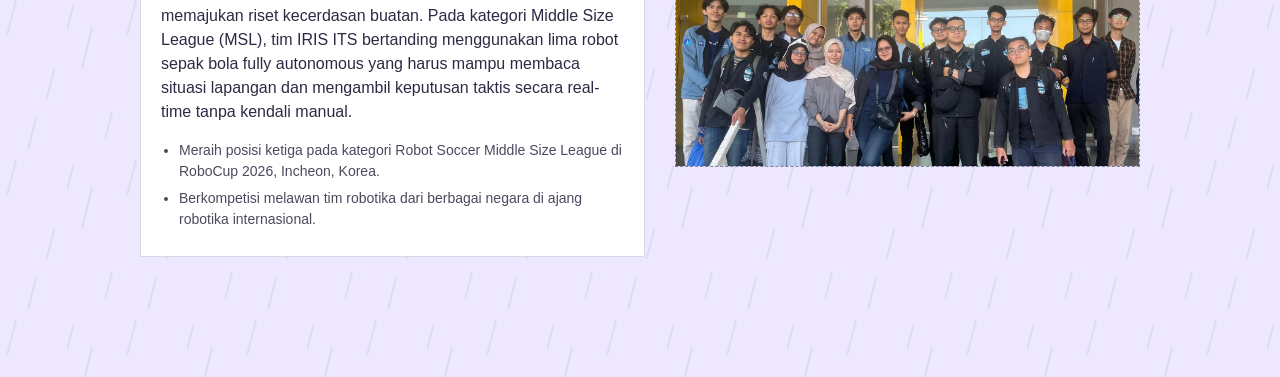
==== commit 23279cf9: "feat: more about us" ====
--- a/achievement.html
+++ b/achievement.html
@@ -14,8 +14,7 @@
   <header class="navbar">
     <div class="nav-inner">
       <div class="brand">
-        <div class="logo-circle"></div>
-        <span class="brand-name">Hendra M.</span>
+        <span class="brand-name">Kelompok A07</span>
       </div>
 
       <nav class="nav-menu">
--- a/css/nav.css
+++ b/css/nav.css
@@ -21,7 +21,6 @@
     display: flex;
     align-items: center;
     justify-content: space-between;
-    gap: 20px;
     padding: 14px 0;
 }
 
@@ -43,6 +42,7 @@
 .brand-name {
     font-size: 18px;
     font-weight: bold;
+    font-style: italic;
     color: #2b2b43;
 }
 
@@ -190,4 +190,4 @@
     to {
         background-position: -120px 480px;
     }
-}
+}
